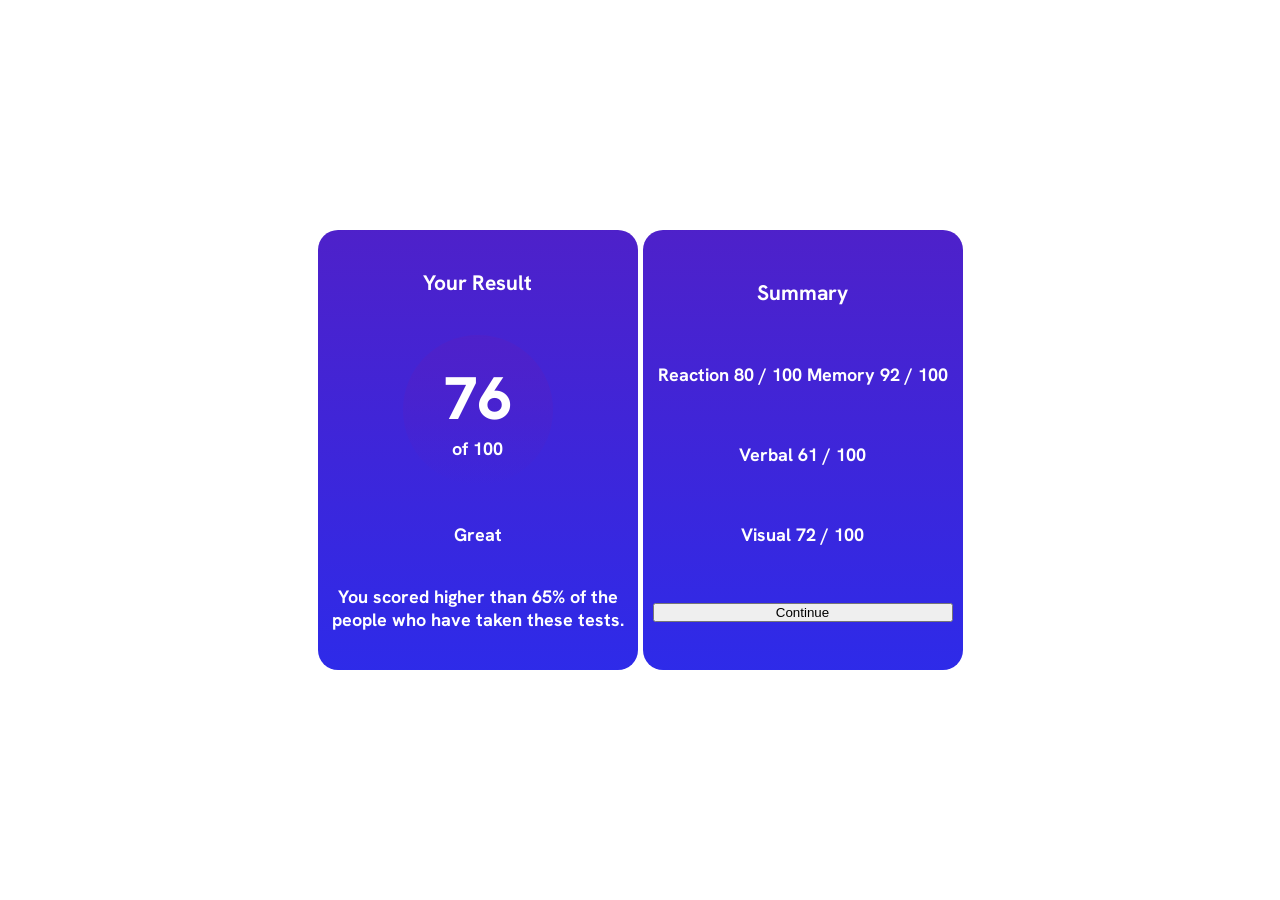
==== index.html @ 40ddf15e "-fix folder" ====
<!DOCTYPE html>
<html lang="en">
  <head>
    <meta charset="UTF-8" />
    <meta name="viewport" content="width=device-width, initial-scale=1.0" />
    <!-- displays site properly based on user's device -->

    <link
      rel="icon"
      type="image/png"
      sizes="32x32"
      href="./assets/images/favicon-32x32.png"
    />

    <title>Frontend Mentor | Results summary component</title>
    <link rel="stylesheet" href="style.css" />

    <!-- Feel free to remove these styles or customise in your own stylesheet 👍 -->
    <style>
      .attribution {
        font-size: 11px;
        text-align: center;
      }
      .attribution a {
        color: hsl(228, 45%, 44%);
      }
    </style>
  </head>
  <body>
    <main>
      <div class="left">
        <h3>Your Result</h3>
        <div class="result">
          <p class="result-score">76</p>
          <p>of 100</p>
        </div>
        Great
        <p>
          You scored higher than 65% of the people who have taken these tests.
        </p>
      </div>
      <div class="right">
        <h3>Summary</h3>
        <p>Reaction 80 / 100 Memory 92 / 100</p>
        <p>Verbal 61 / 100</p>
        <p>Visual 72 / 100</p>
        <button class="button" type="submit">Continue</button>
      </div>
    </main>
    <script src="data.json"></script>

    <!--  attribution
    <div class="attribution">
      Challenge by
      <a href="https://www.frontendmentor.io?ref=challenge" target="_blank"
        >Frontend Mentor</a
      >. Coded by <a href="#">Your Name Here</a>.
    </div>
    -->
  </body>
</html>
---- style.css ----
@import url("https://fonts.googleapis.com/css2?family=Hanken+Grotesk:wght@500;700;800&display=swap");

* {
  margin: 0;
  padding: 0;
}

:root {
  /* primary */
  --Light-red: hsl(0, 100%, 67%);
  --Orangey-yellow: hsl(39, 100%, 56%);
  --Green-teal: hsl(166, 100%, 37%);
  --Cobalt-blue: hsl(234, 85%, 45%);

  /* Neutral */
  --White: hsl(0, 0%, 100%);
  --Pale-blue: hsl(221, 100%, 96%);
  --Light-lavender: hsl(241, 100%, 89%);
  --Dark-gray-blue: hsl(224, 30%, 27%);

  /* Gradients */

  --Light-slate-blue-background: hsl(252, 100%, 67%);
  --Light-royal-blue-background: hsl(241, 81%, 54%);

  --Violet-blue-circle: hsla(256, 72%, 46%, 1);
  --Persian-blue-circle: hsla(241, 72%, 46%, 0);
}

body {
  background-color: var(--White);
  width: 100%;
  height: 100vh;
  display: flex;
  justify-content: center;
  align-items: center;
  font-size: 18px;
  font-family: "Hanken Grotesk";
  font-weight: 700;
}

main {
  width: 80%;
  background-color: var(--White);
  display: flex;
  flex-direction: row;
  justify-content: center;
  align-items: center;
  gap: 5px;
}

.left {
  width: 300px;
  height: 400px;
  padding: 20px 10px;
  background: linear-gradient(hsla(256, 72%, 46%, 1), hsl(241, 81%, 54%));
  border-radius: 20px;
  text-align: center;
  color: var(--White);
  display: flex;
  flex-direction: column;
  justify-content: space-around;
}

.left .result {
  background: linear-gradient(hsla(256, 72%, 46%, 1), hsla(241, 72%, 46%, 0));
  width: 150px;
  height: 150px;
  border-radius: 50%;
  margin-left: auto;
  margin-right: auto;
  display: flex;
  flex-direction: column;
  justify-content: center;
  align-items: center;
}

.left .result-score {
  font-size: 60px;
  font-weight: 800;
}

.right {
  width: 300px;
  height: 400px;
  padding: 20px 10px;
  background: linear-gradient(hsla(256, 72%, 46%, 1), hsl(241, 81%, 54%));
  border-radius: 20px;
  text-align: center;
  color: var(--White);
  display: flex;
  flex-direction: column;
  justify-content: space-around;
}
/*
# Front-end Style Guide

## Layout

The designs were created to the following widths:

- Mobile: 375px
- Desktop: 1440px

## Colors

### Primary



## Gradients

- Light slate blue (background): hsl(252, 100%, 67%)
- Light royal blue (background): hsl(241, 81%, 54%)

- Violet blue (circle): hsla(256, 72%, 46%, 1)
- Persian blue (circle): hsla(241, 72%, 46%, 0)



### Neutral



### Notes

Use transparency to get the colour variations necessary to match the design. Hint: look into using `hsla()`.

## Typography

### Body Copy

- Font size (paragraphs): 18px

### Font

- Family: [Hanken Grotesk](https://fonts.google.com/specimen/Hanken+Grotesk)
- Weights: 500, 700, 800


*/
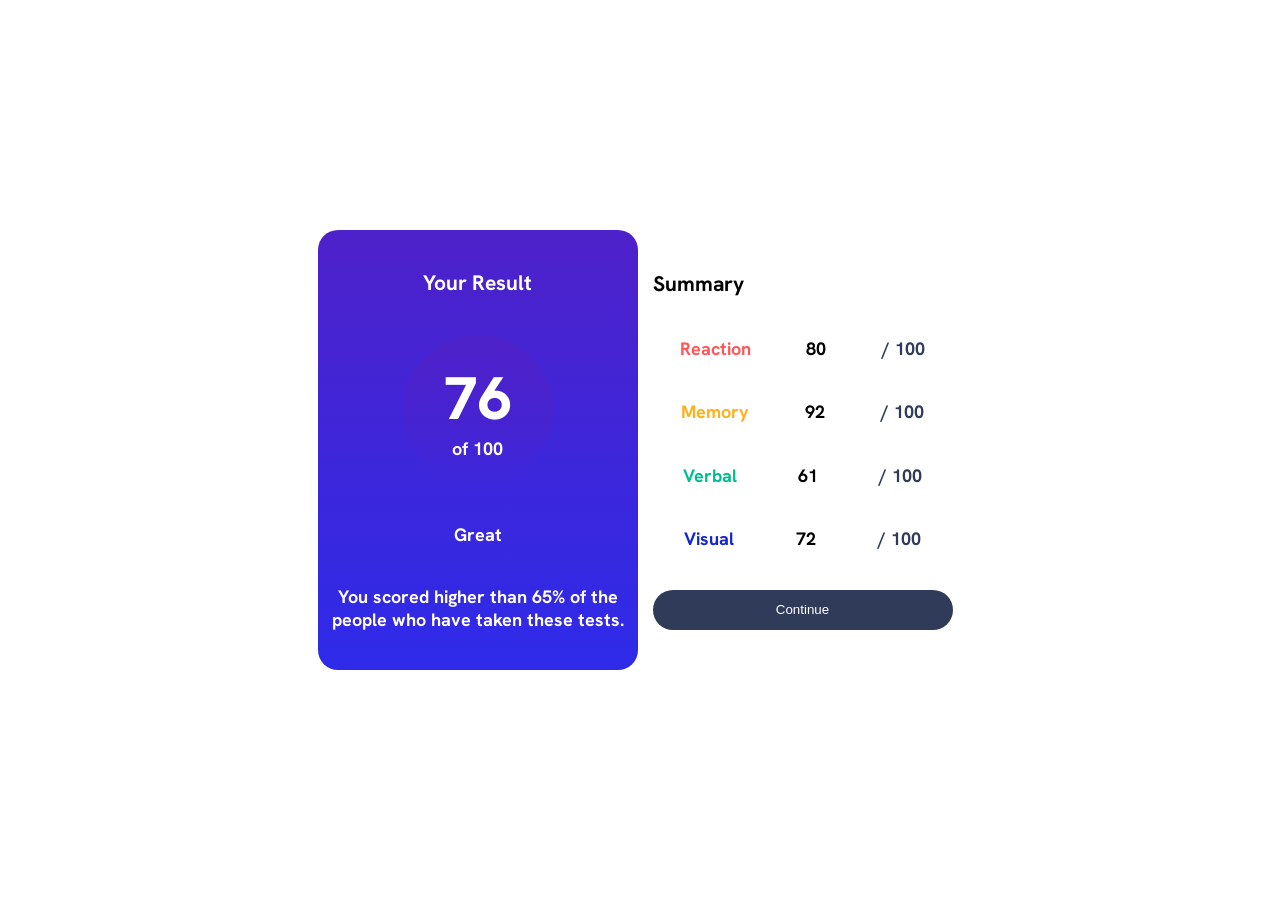
==== commit 8a1b6aa3: "- add more atyling" ====
--- a/index.html
+++ b/index.html
@@ -41,9 +41,22 @@
       </div>
       <div class="right">
         <h3>Summary</h3>
-        <p>Reaction 80 / 100 Memory 92 / 100</p>
-        <p>Verbal 61 / 100</p>
-        <p>Visual 72 / 100</p>
+        <p>
+          <span class="light-red">Reaction</span> 80
+          <span class="grey">/ 100</span>
+        </p>
+        <p>
+          <span class="orange-yellow">Memory</span> 92
+          <span class="grey">/ 100</span>
+        </p>
+        <p>
+          <span class="green-teal">Verbal</span> 61
+          <span class="grey">/ 100</span>
+        </p>
+        <p>
+          <span class="cobalt-blue">Visual</span> 72
+          <span class="grey">/ 100</span>
+        </p>
         <button class="button" type="submit">Continue</button>
       </div>
     </main>
--- a/style.css
+++ b/style.css
@@ -84,13 +84,51 @@
   width: 300px;
   height: 400px;
   padding: 20px 10px;
-  background: linear-gradient(hsla(256, 72%, 46%, 1), hsl(241, 81%, 54%));
+  background-color: var(--White);
   border-radius: 20px;
-  text-align: center;
-  color: var(--White);
+  text-align: left;
   display: flex;
   flex-direction: column;
   justify-content: space-around;
+}
+
+.right p {
+  display: flex;
+  justify-content: space-around;
+}
+
+.right .light-red {
+  color: var(--Light-red);
+}
+
+.right .orange-yellow {
+  color: var(--Orangey-yellow);
+}
+
+.right .green-teal {
+  color: var(--Green-teal);
+}
+
+.right .cobalt-blue {
+  color: var(--Cobalt-blue);
+}
+
+.right .grey {
+  color: var(--Dark-gray-blue);
+}
+
+.right .button {
+  width: 100%;
+  height: 40px;
+  border: none;
+  border-radius: 20px;
+  color: var(--White);
+  background-color: var(--Dark-gray-blue);
+  cursor: pointer;
+}
+
+.right .button:hover {
+  background: linear-gradient(hsla(256, 72%, 46%, 1), hsla(241, 72%, 46%, 1));
 }
 /*
 # Front-end Style Guide
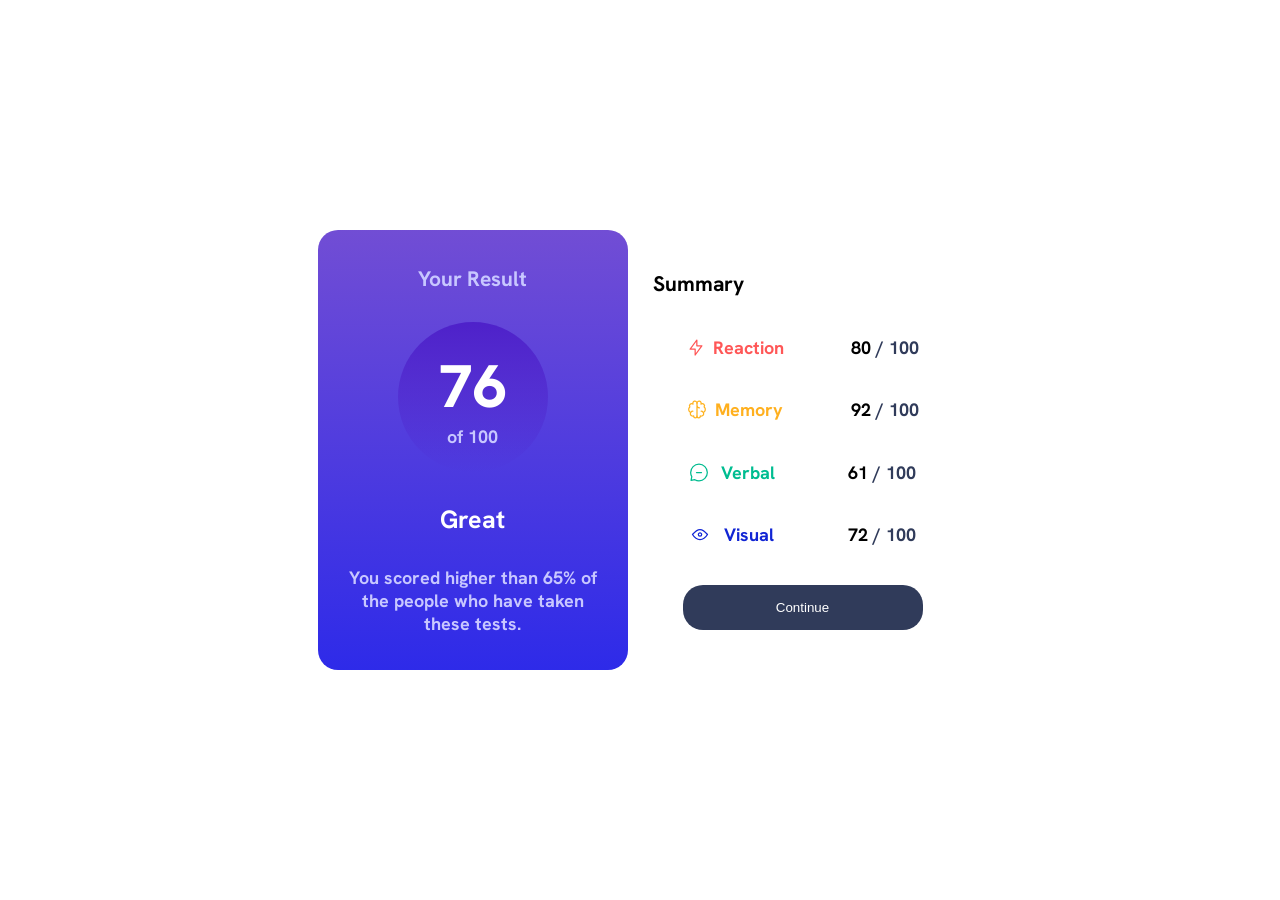
==== commit 779592c1: "add responsive design and more styling" ====
--- a/index.html
+++ b/index.html
@@ -34,7 +34,7 @@
           <p class="result-score">76</p>
           <p>of 100</p>
         </div>
-        Great
+        <p class="great">Great</p>
         <p>
           You scored higher than 65% of the people who have taken these tests.
         </p>
@@ -42,25 +42,28 @@
       <div class="right">
         <h3>Summary</h3>
         <p>
-          <span class="light-red">Reaction</span> 80
-          <span class="grey">/ 100</span>
+          <img src="./assets/images/icon-reaction.svg" alt="" />
+          <span class="light-red">Reaction</span>
+          <span class="right-result">80 <span class="grey">/ 100</span></span>
         </p>
         <p>
-          <span class="orange-yellow">Memory</span> 92
-          <span class="grey">/ 100</span>
+          <img src="./assets/images/icon-memory.svg" alt="" />
+          <span class="orange-yellow">Memory</span>
+          <span class="right-result">92 <span class="grey">/ 100</span></span>
         </p>
         <p>
-          <span class="green-teal">Verbal</span> 61
-          <span class="grey">/ 100</span>
+          <img src="./assets/images/icon-verbal.svg" alt="" />
+          <span class="green-teal">Verbal</span>
+          <span class="right-result">61 <span class="grey">/ 100</span></span>
         </p>
         <p>
-          <span class="cobalt-blue">Visual</span> 72
-          <span class="grey">/ 100</span>
+          <img src="./assets/images/icon-visual.svg" alt="" />
+          <span class="cobalt-blue">Visual</span>
+          <span class="right-result">72 <span class="grey">/ 100</span></span>
         </p>
         <button class="button" type="submit">Continue</button>
       </div>
     </main>
-    <script src="data.json"></script>
 
     <!--  attribution
     <div class="attribution">
--- a/style.css
+++ b/style.css
@@ -46,17 +46,17 @@
   flex-direction: row;
   justify-content: center;
   align-items: center;
-  gap: 5px;
+  gap: 15px;
 }
 
 .left {
-  width: 300px;
+  width: 250px;
   height: 400px;
-  padding: 20px 10px;
-  background: linear-gradient(hsla(256, 72%, 46%, 1), hsl(241, 81%, 54%));
+  padding: 20px 30px;
+  background: linear-gradient(hsla(256, 72%, 46%, 0.8), hsl(241, 81%, 54%));
   border-radius: 20px;
   text-align: center;
-  color: var(--White);
+  color: var(--Light-lavender);
   display: flex;
   flex-direction: column;
   justify-content: space-around;
@@ -78,6 +78,12 @@
 .left .result-score {
   font-size: 60px;
   font-weight: 800;
+  color: var(--White);
+}
+
+.left .great {
+  color: var(--White);
+  font-size: 25px;
 }
 
 .right {
@@ -90,6 +96,10 @@
   display: flex;
   flex-direction: column;
   justify-content: space-around;
+}
+
+.right img {
+  margin-right: -60px;
 }
 
 .right p {
@@ -118,62 +128,46 @@
 }
 
 .right .button {
-  width: 100%;
-  height: 40px;
+  width: 80%;
+  height: 45px;
   border: none;
   border-radius: 20px;
   color: var(--White);
   background-color: var(--Dark-gray-blue);
   cursor: pointer;
+  margin-left: auto;
+  margin-right: auto;
 }
 
 .right .button:hover {
   background: linear-gradient(hsla(256, 72%, 46%, 1), hsla(241, 72%, 46%, 1));
 }
-/*
-# Front-end Style Guide
 
-## Layout
+@media only screen and (max-width: 600px) {
+  main {
+    width: 100%;
+    flex-direction: column;
+    padding: 0;
+  }
 
-The designs were created to the following widths:
+  .left {
+    width: 100%;
+    padding: 0;
+    border-radius: 0 0 40px 40px;
+    position: absolute;
+    top: 0;
+  }
 
-- Mobile: 375px
-- Desktop: 1440px
+  .right {
+    width: 90%;
+    margin-top: 280px;
+  }
 
-## Colors
+  .right img {
+    margin-right: -100px;
+  }
 
-### Primary
-
-
-
-## Gradients
-
-- Light slate blue (background): hsl(252, 100%, 67%)
-- Light royal blue (background): hsl(241, 81%, 54%)
-
-- Violet blue (circle): hsla(256, 72%, 46%, 1)
-- Persian blue (circle): hsla(241, 72%, 46%, 0)
-
-
-
-### Neutral
-
-
-
-### Notes
-
-Use transparency to get the colour variations necessary to match the design. Hint: look into using `hsla()`.
-
-## Typography
-
-### Body Copy
-
-- Font size (paragraphs): 18px
-
-### Font
-
-- Family: [Hanken Grotesk](https://fonts.google.com/specimen/Hanken+Grotesk)
-- Weights: 500, 700, 800
-
-
-*/
+  .right .button {
+    height: 60px;
+  }
+}
